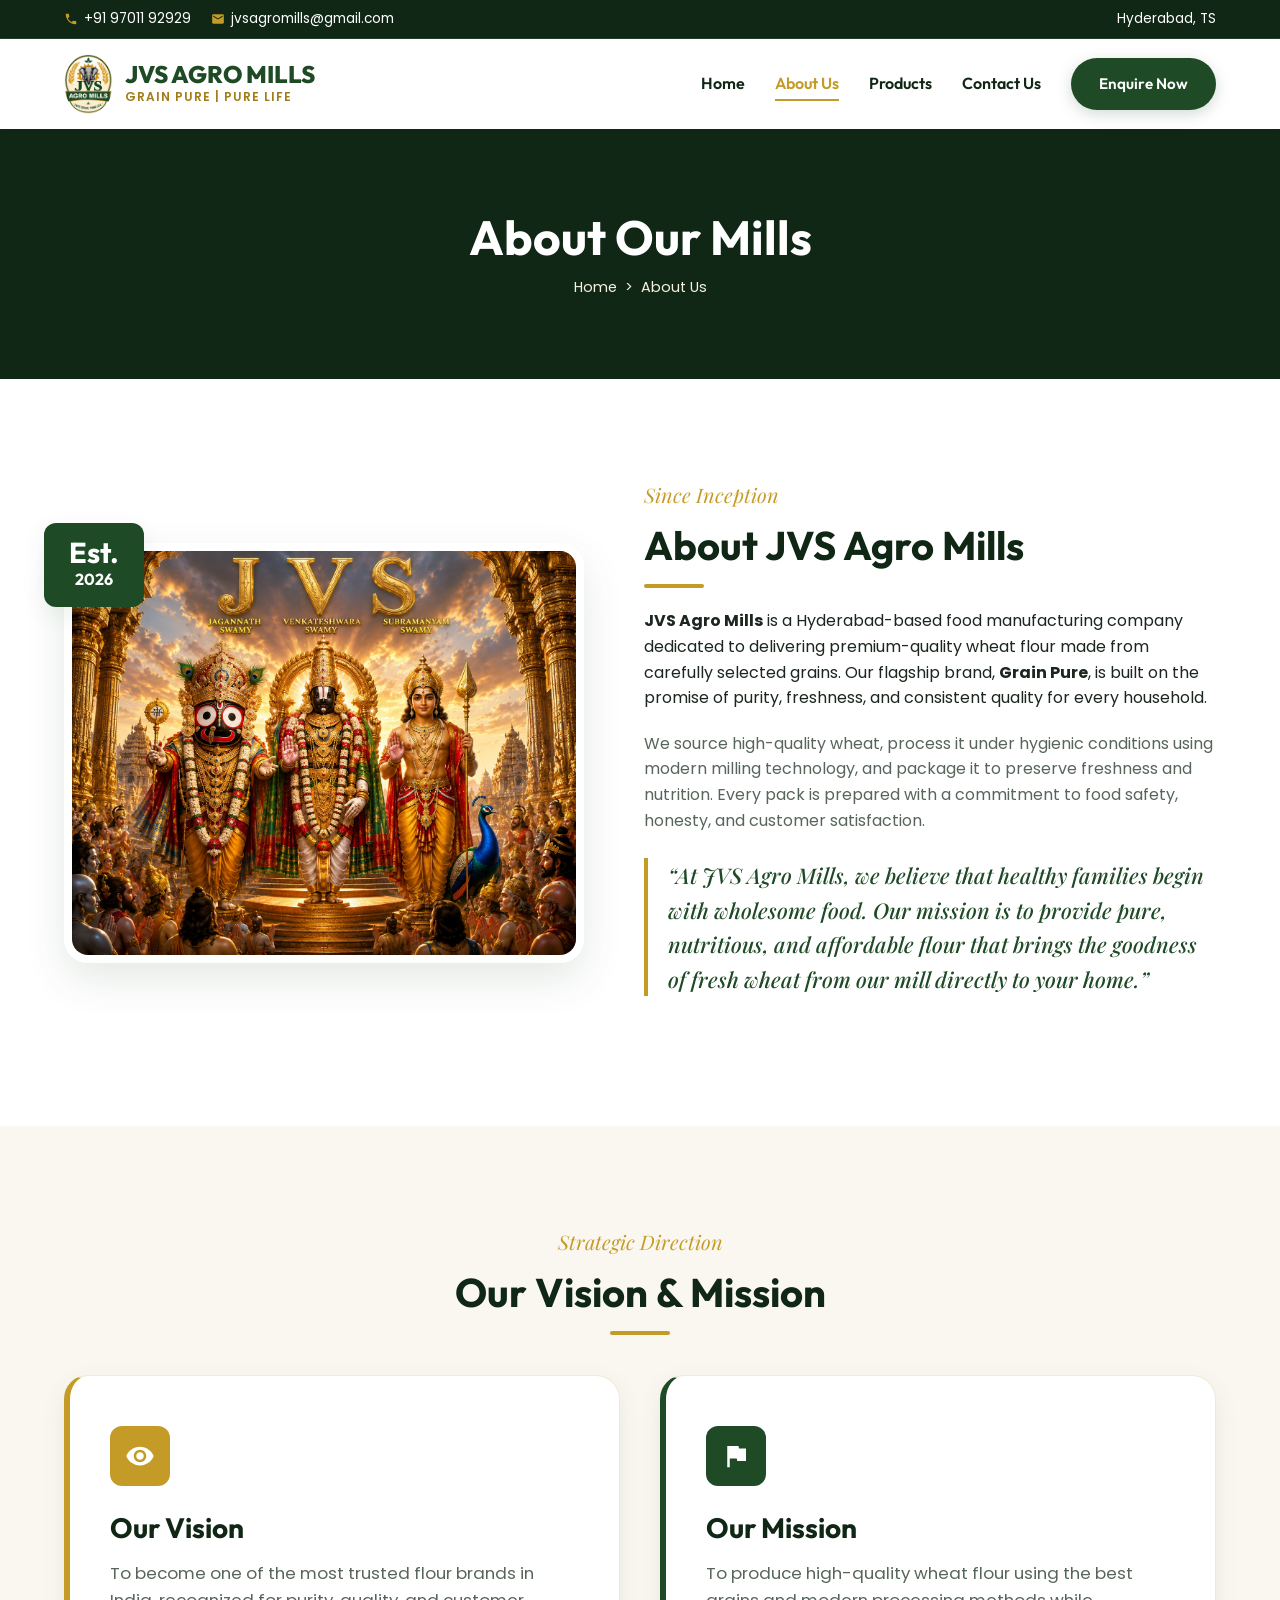
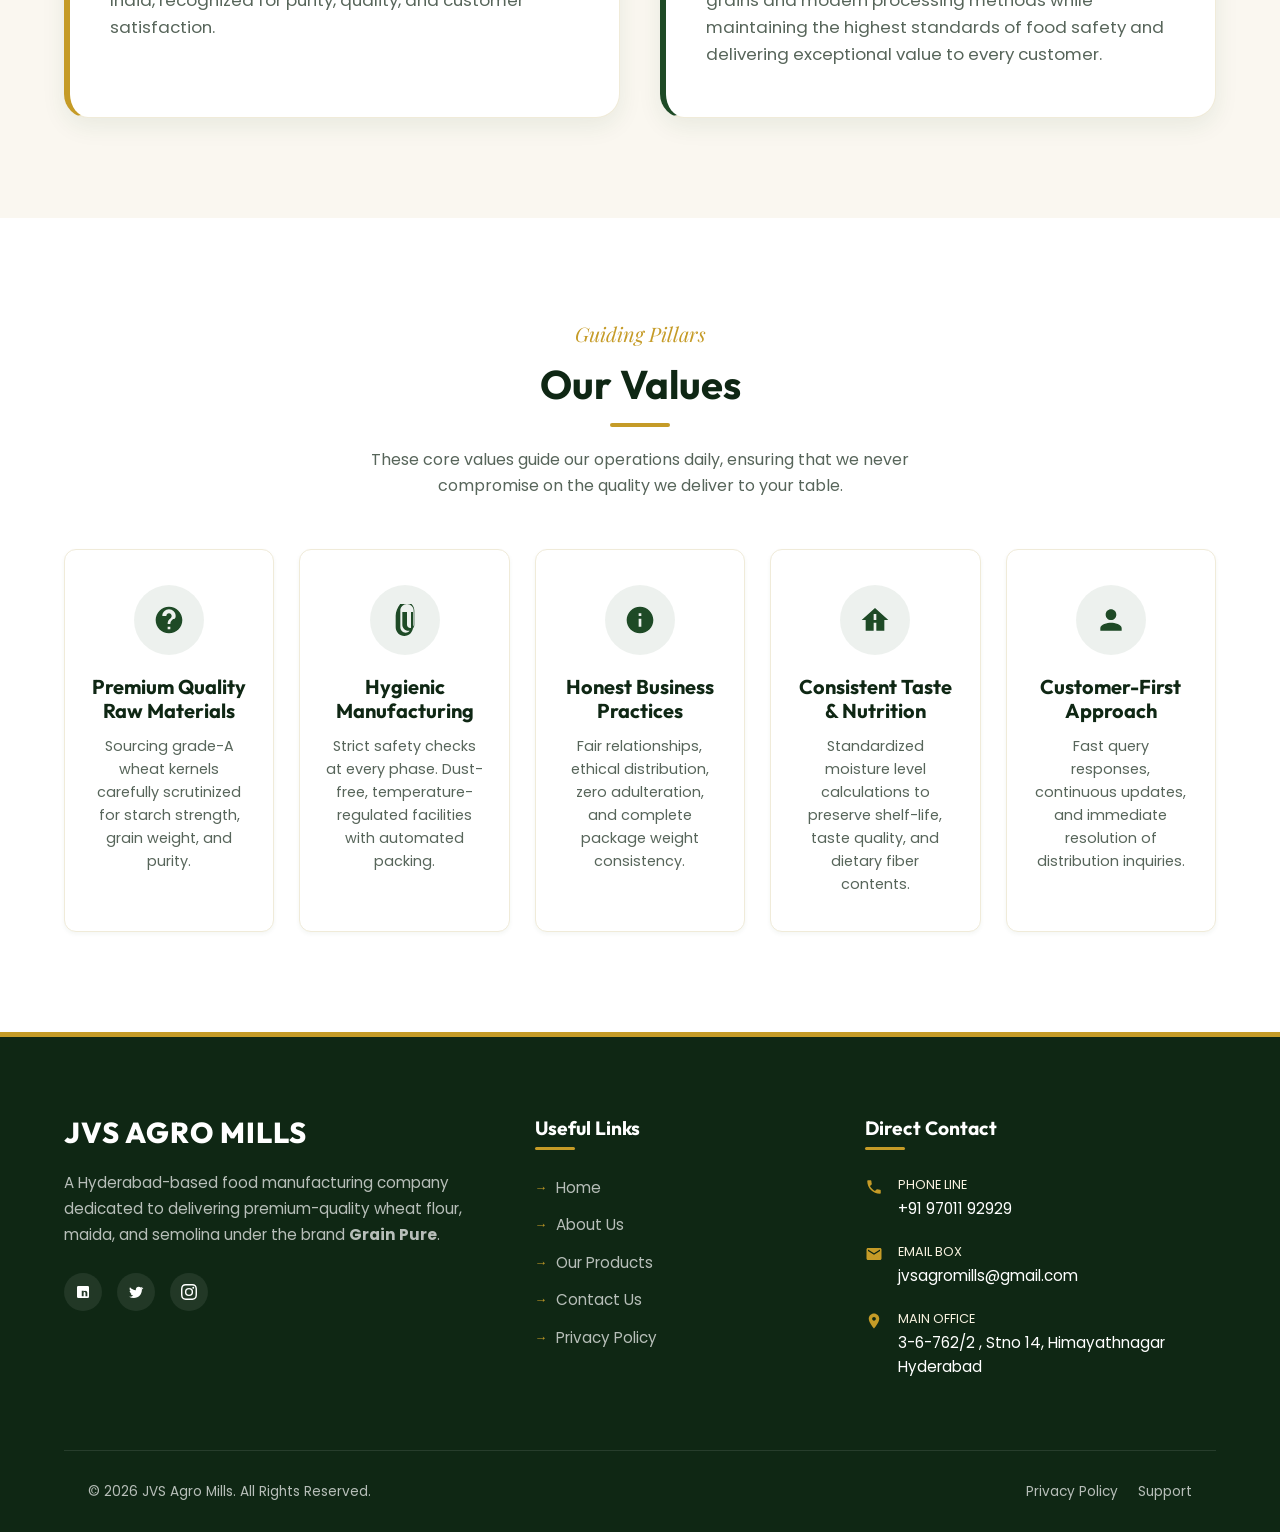
==== about.html @ c39a64e9 "Initial commit: Responsive premium multi-page JVS website with Poppins body font, Brayden headings f" ====
<!DOCTYPE html>
<html lang="en">

<head>
    <meta charset="UTF-8">
    <meta name="viewport" content="width=device-width, initial-scale=1.0">
    <title>About Us | JVS Agro Mills - From Our Mill to Your Home</title>
    <meta name="description"
        content="Learn about JVS Agro Mills, a Hyderabad-based premium wheat flour manufacturer. Read about our values, vision, and mission to deliver pure wheat products.">
    <!-- Favicon -->
    <link rel="icon" type="image/png" href="images/JVS-LOGO.jpg">
    <!-- Custom CSS -->
    <link rel="stylesheet" href="css/style.css">
</head>

<body>

    <!-- Header Top Contact Bar -->
    <div class="header-top">
        <div class="container">
            <div class="top-contact-info">
                <span>
                    <svg viewBox="0 0 24 24">
                        <path
                            d="M6.62 10.79c1.44 2.83 3.76 5.14 6.59 6.59l2.2-2.2c.27-.27.67-.36 1.02-.24 1.12.37 2.33.57 3.57.57.55 0 1 .45 1 1V20c0 .55-.45 1-1 1-9.39 0-17-7.61-17-17 0-.55.45-1 1-1h3.5c.55 0 1 .45 1 1 0 1.25.2 2.45.57 3.57.11.35.03.74-.25 1.02l-2.2 2.2z" />
                    </svg>
                    +91 97011 92929
                </span>
                <span>
                    <svg viewBox="0 0 24 24">
                        <path
                            d="M20 4H4c-1.1 0-1.99.9-1.99 2L2 18c0 1.1.9 2 2 2h16c1.1 0 2-.9 2-2V6c0-1.1-.9-2-2-2zm0 4l-8 5-8-5V6l8 5 8-5v2z" />
                    </svg>
                    jvsagromills@gmail.com
                </span>
            </div>
            <div class="top-socials">
                <span>Hyderabad, TS</span>
            </div>
        </div>
    </div>

    <!-- Main Navigation Header -->
    <header class="main-header" id="navbar">
        <div class="container">
            <nav class="navbar">
                <a href="index.html" class="logo-container">
                    <img src="images/JVS-LOGO.jpg" alt="JVS Agro Mills Logo" class="logo-img">
                    <div class="logo-text">
                        <span class="logo-name">JVS AGRO MILLS</span>
                        <span class="logo-tagline">Grain Pure | Pure Life</span>
                    </div>
                </a>

                <ul class="nav-menu">
                    <li><a href="index.html" class="nav-link">Home</a></li>
                    <li><a href="about.html" class="nav-link active">About Us</a></li>
                    <li><a href="products.html" class="nav-link">Products</a></li>
                    <li><a href="contact.html" class="nav-link">Contact Us</a></li>
                    <li class="nav-cta"><a href="contact.html" class="btn btn-primary btn-sm">Enquire Now</a></li>
                </ul>

                <button class="hamburger" aria-label="Toggle Navigation">
                    <span></span>
                    <span></span>
                    <span></span>
                </button>
            </nav>
        </div>
    </header>

    <!-- Page Breadcrumb Hero -->
    <section class="product-hero">
        <div class="container">
            <h1 class="page-title">About Our Mills</h1>
            <div class="breadcrumbs">
                <a href="index.html">Home</a>
                <span>&gt;</span>
                <span>About Us</span>
            </div>
        </div>
    </section>

    <!-- Detailed Story Section -->
    <section class="about-section section-padding">
        <div class="container">
            <div class="about-split">
                <div class="about-image-side reveal">
                    <img src="images/jvs-banner.png" alt="JVS Agro Mills Banner Details" class="about-img-main">
                    <div class="about-badge" style="background-color: var(--primary-green);">
                        <span>Est.</span> 2026
                    </div>
                </div>
                <div class="about-content-side reveal reveal-right">
                    <span class="section-subtitle">Since Inception</span>
                    <h2 class="section-title left-align">About JVS Agro Mills</h2>
                    <p style="margin-bottom: 20px;"><strong>JVS Agro Mills</strong> is a Hyderabad-based food
                        manufacturing company dedicated to delivering premium-quality wheat flour made from carefully
                        selected grains. Our flagship brand, <strong>Grain Pure</strong>, is built on the promise of
                        purity, freshness, and consistent quality for every household.</p>
                    <p style="margin-bottom: 25px; color: var(--text-muted);">We source high-quality wheat, process it
                        under hygienic conditions using modern milling technology, and package it to preserve freshness
                        and nutrition. Every pack is prepared with a commitment to food safety, honesty, and customer
                        satisfaction.</p>
                    <p
                        style="font-weight: 500; font-family: 'Playfair Display', serif; font-style: italic; font-size: 1.35rem; color: var(--primary-green); border-left: 4px solid var(--primary-gold); padding-left: 20px; margin-bottom: 30px;">
                        “At JVS Agro Mills, we believe that healthy families begin with wholesome food. Our mission is
                        to provide pure, nutritious, and affordable flour that brings the goodness of fresh wheat from
                        our mill directly to your home.”</p>
                </div>
            </div>
        </div>
    </section>

    <!-- Our Vision & Mission Section -->
    <section class="vision-mission-section section-padding">
        <div class="container">
            <div class="text-center reveal">
                <span class="section-subtitle">Strategic Direction</span>
                <h2 class="section-title">Our Vision & Mission</h2>
            </div>

            <div class="vm-grid">
                <!-- Vision Card -->
                <div class="vm-card vision-card reveal">
                    <div class="vm-icon flex-center">
                        <!-- Eye / Globe Icon -->
                        <svg viewBox="0 0 24 24">
                            <path
                                d="M12 4.5C7 4.5 2.73 7.61 1 12c1.73 4.39 6 7.5 11 7.5s9.27-3.11 11-7.5c-1.73-4.39-6-7.5-11-7.5zM12 17c-2.76 0-5-2.24-5-5s2.24-5 5-5 5 2.24 5 5-2.24 5-5 5zm0-8c-1.66 0-3 1.34-3 3s1.34 3 3 3 3-1.34 3-3-1.34-3-3-3z" />
                        </svg>
                    </div>
                    <h3>Our Vision</h3>
                    <p>To become one of the most trusted flour brands in India, recognized for purity, quality, and
                        customer satisfaction.</p>
                </div>

                <!-- Mission Card -->
                <div class="vm-card mission-card reveal" style="transition-delay: 0.1s;">
                    <div class="vm-icon flex-center">
                        <!-- Target / Flag Icon -->
                        <svg viewBox="0 0 24 24">
                            <path d="M14.4 6L14 4H5v17h2v-7h5.6l.4 2h7V6h-5.6z" />
                        </svg>
                    </div>
                    <h3>Our Mission</h3>
                    <p>To produce high-quality wheat flour using the best grains and modern processing methods while
                        maintaining the highest standards of food safety and delivering exceptional value to every
                        customer.</p>
                </div>
            </div>
        </div>
    </section>

    <!-- Our Core Values Detailed Grid -->
    <section class="features-section section-padding" style="background-color: var(--bg-light);">
        <div class="container">
            <div class="text-center reveal">
                <span class="section-subtitle">Guiding Pillars</span>
                <h2 class="section-title">Our Values</h2>
                <p style="max-width: 600px; margin: 0 auto; color: var(--text-muted);">These core values guide our
                    operations daily, ensuring that we never compromise on the quality we deliver to your table.</p>
            </div>

            <div class="features-grid" style="grid-template-columns: repeat(auto-fit, minmax(200px, 1fr));">
                <!-- Value 1 -->
                <div class="feature-card reveal">
                    <div class="feature-icon-box flex-center">
                        <svg viewBox="0 0 24 24">
                            <path
                                d="M12 2C6.48 2 2 6.48 2 12s4.48 10 10 10 10-4.48 10-10S17.52 2 12 2zm1 17h-2v-2h2v2zm2.07-7.75l-.9.92C13.45 12.9 13 13.5 13 15h-2v-.5c0-1.1.45-2.1 1.17-2.83l1.24-1.26c.37-.36.59-.86.59-1.41 0-1.1-.9-2-2-2s-2 .9-2 2H7c0-2.76 2.24-5 5-5s5 2.24 5 5c0 1.04-.42 1.99-1.07 2.25z" />
                        </svg>
                    </div>
                    <h3>Premium Quality Raw Materials</h3>
                    <p>Sourcing grade-A wheat kernels carefully scrutinized for starch strength, grain weight, and
                        purity.</p>
                </div>
                <!-- Value 2 -->
                <div class="feature-card reveal" style="transition-delay: 0.1s;">
                    <div class="feature-icon-box flex-center">
                        <svg viewBox="0 0 24 24">
                            <path
                                d="M16.5 6v11.5c0 2.21-1.79 4-4 4s-4-1.79-4-4V5c0-2.76 2.24-5 5-5s5 2.24 5 5v10.5c0 1.38-1.12 2.5-2.5 2.5s-2.5-1.12-2.5-2.5V6H10v9.5c0 2.48 2.02 4.5 4.5 4.5s4.5-2.02 4.5-4.5V5c0-3.86-3.14-7-7-7S5 4.86 5 8.75V17.5c0 3.59 2.91 6.5 6.5 6.5s6.5-2.91 6.5-6.5V6h-1.5z" />
                        </svg>
                    </div>
                    <h3>Hygienic Manufacturing</h3>
                    <p>Strict safety checks at every phase. Dust-free, temperature-regulated facilities with automated
                        packing.</p>
                </div>
                <!-- Value 3 -->
                <div class="feature-card reveal" style="transition-delay: 0.2s;">
                    <div class="feature-icon-box flex-center">
                        <svg viewBox="0 0 24 24">
                            <path
                                d="M12 2C6.48 2 2 6.48 2 12s4.48 10 10 10 10-4.48 10-10S17.52 2 12 2zm1 15h-2v-6h2v6zm0-8h-2V7h2v2z" />
                        </svg>
                    </div>
                    <h3>Honest Business Practices</h3>
                    <p>Fair relationships, ethical distribution, zero adulteration, and complete package weight
                        consistency.</p>
                </div>
                <!-- Value 4 -->
                <div class="feature-card reveal" style="transition-delay: 0.3s;">
                    <div class="feature-icon-box flex-center">
                        <svg viewBox="0 0 24 24">
                            <path d="M12 3L2 12h3v8h6v-6h2v6h6v-8h3L12 3zm1 9h-2V7.5h2V12z" />
                        </svg>
                    </div>
                    <h3>Consistent Taste & Nutrition</h3>
                    <p>Standardized moisture level calculations to preserve shelf-life, taste quality, and dietary fiber
                        contents.</p>
                </div>
                <!-- Value 5 -->
                <div class="feature-card reveal" style="transition-delay: 0.4s;">
                    <div class="feature-icon-box flex-center">
                        <svg viewBox="0 0 24 24">
                            <path
                                d="M12 12c2.21 0 4-1.79 4-4s-1.79-4-4-4-4 1.79-4 4 1.79 4 4 4zm0 2c-2.67 0-8 1.34-8 4v2h16v-2c0-2.66-5.33-4-8-4z" />
                        </svg>
                    </div>
                    <h3>Customer-First Approach</h3>
                    <p>Fast query responses, continuous updates, and immediate resolution of distribution inquiries.</p>
                </div>
            </div>
        </div>
    </section>

    <!-- Main Footer -->
    <footer class="main-footer">
        <div class="container">
            <div class="footer-grid">
                <!-- Footer About -->
                <div class="footer-col">
                    <div class="footer-about-logo">
                        <span class="logo-name">JVS AGRO MILLS</span>
                    </div>
                    <p class="footer-about-desc">A Hyderabad-based food manufacturing company dedicated to delivering
                        premium-quality wheat flour, maida, and semolina under the brand <strong>Grain Pure</strong>.
                    </p>
                    <div class="footer-social-links">
                        <a href="#" class="footer-social-btn flex-center" aria-label="Facebook"><svg
                                viewBox="0 0 24 24">
                                <path
                                    d="M19 3a2 2 0 0 1 2 2v14a2 2 0 0 1-2 2H5a2 2 0 0 1-2-2V5a2 2 0 0 1 2-2h14m-.5 15.5v-5.3a3.26 3.26 0 0 0-3.26-3.26c-.85 0-1.84.52-2.32 1.3v-1.11h-2.79v8.37h2.79v-4.93c0-.77.62-1.4 1.39-1.4a1.4 1.4 0 0 1 1.4 1.4v4.93h2.79z" />
                            </svg></a>
                        <a href="#" class="footer-social-btn flex-center" aria-label="Twitter"><svg viewBox="0 0 24 24">
                                <path
                                    d="M22.46 6c-.77.35-1.6.58-2.46.69.88-.53 1.56-1.37 1.88-2.38-.83.5-1.75.85-2.72 1.05C18.37 4.5 17.26 4 16 4c-2.35 0-4.27 1.92-4.27 4.29 0 .34.04.67.11.98C8.28 9.09 5.11 7.38 3 4.79c-.37.63-.58 1.37-.58 2.15 0 1.49.75 2.81 1.91 3.56-.7 0-1.37-.2-1.95-.54v.05c0 2.08 1.48 3.82 3.44 4.21a4.22 4.22 0 0 1-1.93.07 4.28 4.28 0 0 0 4 2.98 8.52 8.52 0 0 1-5.31 1.83c-.35 0-.69-.02-1.02-.06C3.9 20.34 6.25 21 8.76 21 16.57 21 20.8 14.54 20.8 8.97c0-.18 0-.37-.01-.55.83-.6 1.56-1.35 2.13-2.21z" />
                            </svg></a>
                        <a href="#" class="footer-social-btn flex-center" aria-label="Instagram"><svg
                                viewBox="0 0 24 24">
                                <path
                                    d="M12 2.163c3.204 0 3.584.012 4.85.07 3.252.148 4.771 1.691 4.919 4.919.058 1.265.069 1.645.069 4.849 0 3.205-.012 3.584-.069 4.849-.149 3.225-1.664 4.771-4.919 4.919-1.266.058-1.644.07-4.85.07-3.204 0-3.584-.012-4.849-.07-3.26-.149-4.771-1.699-4.919-4.92-.058-1.265-.07-1.644-.07-4.849 0-3.204.013-3.583.07-4.849.149-3.227 1.664-4.771 4.919-4.919 1.266-.057 1.645-.069 4.849-.069zM12 0C8.741 0 8.333.014 7.053.072 2.695.272.273 2.69.073 7.051.014 8.333 0 8.741 0 12c0 3.259.014 3.668.072 4.948.2 4.358 2.618 6.78 6.98 6.98 1.281.058 1.689.072 4.948.072 3.259 0 3.668-.014 4.948-.072 4.354-.2 6.782-2.618 6.979-6.98.059-1.28.073-1.689.073-4.948 0-3.259-.014-3.667-.072-4.947-.196-4.354-2.617-6.78-6.979-6.98C15.668.014 15.259 0 12 0zm0 5.838a6.162 6.162 0 1 0 0 12.324 6.162 6.162 0 0 0 0-12.324zM12 16a4 4 0 1 1 0-8 4 4 0 0 1 0 8zm6.406-11.845a1.44 1.44 0 1 0 0 2.881 1.44 1.44 0 0 0 0-2.881z" />
                            </svg></a>
                    </div>
                </div>

                <!-- Footer Quick Links -->
                <div class="footer-col">
                    <h4>Useful Links</h4>
                    <ul class="footer-links-list">
                        <li><a href="index.html">Home</a></li>
                        <li><a href="about.html">About Us</a></li>
                        <li><a href="products.html">Our Products</a></li>
                        <li><a href="contact.html">Contact Us</a></li>
                        <li><a href="privacy.html">Privacy Policy</a></li>
                    </ul>
                </div>

                <!-- Footer Contacts -->
                <div class="footer-col">
                    <h4>Direct Contact</h4>
                    <div class="footer-contact-item">
                        <svg viewBox="0 0 24 24">
                            <path
                                d="M6.62 10.79c1.44 2.83 3.76 5.14 6.59 6.59l2.2-2.2c.27-.27.67-.36 1.02-.24 1.12.37 2.33.57 3.57.57.55 0 1 .45 1 1V20c0 .55-.45 1-1 1-9.39 0-17-7.61-17-17 0-.55.45-1 1-1h3.5c.55 0 1 .45 1 1 0 1.25.2 2.45.57 3.57.11.35.03.74-.25 1.02l-2.2 2.2z" />
                        </svg>
                        <div class="footer-contact-text">
                            <span>Phone Line</span>
                            <p>+91 97011 92929</p>
                        </div>
                    </div>
                    <div class="footer-contact-item">
                        <svg viewBox="0 0 24 24">
                            <path
                                d="M20 4H4c-1.1 0-1.99.9-1.99 2L2 18c0 1.1.9 2 2 2h16c1.1 0 2-.9 2-2V6c0-1.1-.9-2-2-2zm0 4l-8 5-8-5V6l8 5 8-5v2z" />
                        </svg>
                        <div class="footer-contact-text">
                            <span>Email Box</span>
                            <p>jvsagromills@gmail.com</p>
                        </div>
                    </div>
                    <div class="footer-contact-item">
                        <svg viewBox="0 0 24 24">
                            <path
                                d="M12 2C8.13 2 5 5.13 5 9c0 5.25 7 13 7 13s7-7.75 7-13c0-3.87-3.13-7-7-7zm0 9.5c-1.38 0-2.5-1.12-2.5-2.5s1.12-2.5 2.5-2.5 2.5 1.12 2.5 2.5-1.12 2.5-2.5 2.5z" />
                        </svg>
                        <div class="footer-contact-text">
                            <span>Main Office</span>
                            <p>3-6-762/2 , Stno 14, Himayathnagar Hyderabad</p>
                        </div>
                    </div>
                </div>
            </div>

            <!-- Footer Bottom -->
            <div class="footer-bottom">
                <div class="container">
                    <p>&copy; 2026 JVS Agro Mills. All Rights Reserved.</p>
                    <div class="footer-bottom-links">
                        <a href="privacy.html">Privacy Policy</a>
                        <a href="contact.html">Support</a>
                    </div>
                </div>
            </div>
        </div>
    </footer>

    <!-- Central Script -->
    <script src="js/main.js"></script>
</body>

</html>
---- css/style.css ----
/* 
========================================================================
   JVS AGRO MILLS - PREMIUM DESIGN STYLESHEET
   Description: Core design tokens, layout utilities, animations and pages
   Author: Antigravity AI
========================================================================
*/

/* --- Google Fonts Import --- */
@import url('https://fonts.googleapis.com/css2?family=Poppins:wght@300;400;500;600;700&family=Outfit:wght@300;400;500;600;700;800&family=Playfair+Display:ital,wght@1,400;1,500;1,600&display=swap');

/* --- CSS Variables & Design System --- */
:root {
    /* Color Palette */
    --primary-green: #1e4a26;
    --primary-green-rgb: 30, 74, 38;
    --primary-green-dark: #0f2714;
    --primary-green-light: rgba(30, 74, 38, 0.08);

    --primary-gold: #c59b27;
    --primary-gold-rgb: 197, 155, 39;
    --primary-gold-dark: #a27c19;
    --primary-gold-light: #f7f1df;

    --bg-light: #ffffff;
    --bg-cream: #faf7f0;
    --bg-cream-dark: #f3edd8;

    --text-dark: #1b261e;
    --text-muted: #57655a;
    --text-light: #ffffff;

    --border-color: #e3decb;
    --border-color-light: #f0ebd9;

    /* Product Packaging Color Accents */
    --color-atta: #1e4a26;
    --color-maida: #0f52ba;
    --color-sooji: #e65c00;

    /* Shadow styles */
    --shadow-sm: 0 2px 4px rgba(30, 74, 38, 0.05);
    --shadow-md: 0 8px 24px rgba(30, 74, 38, 0.08);
    --shadow-lg: 0 16px 40px rgba(30, 74, 38, 0.12);

    /* Transitions */
    --transition-smooth: all 0.3s cubic-bezier(0.25, 0.8, 0.25, 1);
    --transition-bounce: all 0.5s cubic-bezier(0.175, 0.885, 0.32, 1.275);

    /* Border Radius */
    --radius-sm: 6px;
    --radius-md: 12px;
    --radius-lg: 24px;
    --radius-full: 9999px;
}

/* --- Base & Reset --- */
* {
    margin: 0;
    padding: 0;
    box-sizing: border-box;
}

html {
    scroll-behavior: smooth;
    font-size: 16px;
}

body {
    font-family: 'Poppins', sans-serif;
    color: var(--text-dark);
    background-color: var(--bg-light);
    line-height: 1.6;
    overflow-x: hidden;
}

h1,
h2,
h3,
h4,
h5,
h6 {
    font-family: 'Brayden Family', 'Outfit', sans-serif;
    color: var(--primary-green-dark);
    font-weight: 700;
    line-height: 1.2;
}

a {
    text-decoration: none;
    color: inherit;
    transition: var(--transition-smooth);
}

img {
    max-width: 100%;
    height: auto;
    display: block;
}

ul {
    list-style: none;
}

/* --- Utility Classes --- */
.container {
    width: 100%;
    max-width: 1200px;
    margin: 0 auto;
    padding: 0 24px;
}

.section-padding {
    padding: 100px 0;
}

@media (max-width: 768px) {
    .section-padding {
        padding: 60px 0;
    }
}

.text-center {
    text-align: center;
}

.flex-center {
    display: flex;
    align-items: center;
    justify-content: center;
}

/* Custom Buttons */
.btn {
    display: inline-flex;
    align-items: center;
    justify-content: center;
    padding: 14px 28px;
    font-family: 'Outfit', sans-serif;
    font-weight: 600;
    font-size: 0.95rem;
    border-radius: var(--radius-full);
    cursor: pointer;
    transition: var(--transition-smooth);
    border: none;
    gap: 8px;
}

.btn-primary {
    background-color: var(--primary-green);
    color: var(--text-light);
    box-shadow: 0 4px 15px rgba(30, 74, 38, 0.2);
}

.btn-primary:hover {
    background-color: var(--primary-green-dark);
    transform: translateY(-2px);
    box-shadow: 0 6px 20px rgba(30, 74, 38, 0.3);
}

.btn-secondary {
    background-color: var(--primary-gold);
    color: var(--text-light);
    box-shadow: 0 4px 15px rgba(197, 155, 39, 0.2);
}

.btn-secondary:hover {
    background-color: var(--primary-gold-dark);
    transform: translateY(-2px);
    box-shadow: 0 6px 20px rgba(197, 155, 39, 0.3);
}

.btn-outline {
    background-color: transparent;
    border: 2px solid var(--primary-green);
    color: var(--primary-green);
}

.btn-outline:hover {
    background-color: var(--primary-green);
    color: var(--text-light);
    transform: translateY(-2px);
}

.btn-white {
    background-color: var(--bg-light);
    color: var(--primary-green);
    box-shadow: 0 4px 15px rgba(0, 0, 0, 0.1);
}

.btn-white:hover {
    background-color: var(--primary-gold-light);
    color: var(--primary-green-dark);
    transform: translateY(-2px);
}

/* Badge / Subtitles */
.section-subtitle {
    font-family: 'Playfair Display', serif;
    font-style: italic;
    color: var(--primary-gold);
    font-size: 1.25rem;
    margin-bottom: 10px;
    display: block;
}

.section-title {
    font-size: 2.5rem;
    margin-bottom: 20px;
    position: relative;
}

@media (max-width: 768px) {
    .section-title {
        font-size: 2rem;
    }
}

.section-title::after {
    content: '';
    display: block;
    width: 60px;
    height: 4px;
    background-color: var(--primary-gold);
    margin: 15px auto 0;
    border-radius: var(--radius-full);
}

.section-title.left-align::after {
    margin: 15px 0 0;
}

/* --- Header & Navigation --- */
.header-top {
    background-color: var(--primary-green-dark);
    color: var(--text-light);
    padding: 8px 0;
    font-size: 0.85rem;
    border-bottom: 1px solid rgba(255, 255, 255, 0.1);
}

.header-top .container {
    display: flex;
    justify-content: space-between;
    align-items: center;
    flex-wrap: wrap;
    gap: 10px;
}

.top-contact-info {
    display: flex;
    gap: 20px;
}

.top-contact-info span {
    display: flex;
    align-items: center;
    gap: 6px;
}

.top-contact-info svg {
    width: 14px;
    height: 14px;
    fill: var(--primary-gold);
}

.top-socials {
    display: flex;
    gap: 15px;
}

.top-socials a:hover {
    color: var(--primary-gold);
}

.main-header {
    background-color: rgba(255, 255, 255, 0.95);
    backdrop-filter: blur(10px);
    box-shadow: var(--shadow-sm);
    position: sticky;
    top: 0;
    z-index: 1000;
    transition: var(--transition-smooth);
}

.main-header.scrolled {
    padding: 10px 0;
    background-color: var(--bg-light);
    box-shadow: var(--shadow-md);
}

.navbar {
    display: flex;
    justify-content: space-between;
    align-items: center;
    padding: 15px 0;
}

.logo-container {
    display: flex;
    align-items: center;
    gap: 12px;
}

.logo-img {
    height: 60px;
    width: auto;
    object-fit: contain;
    border-radius: 50%;
}

.logo-text {
    display: flex;
    flex-direction: column;
}

.logo-name {
    font-family: 'Outfit', sans-serif;
    font-size: 1.5rem;
    font-weight: 800;
    color: var(--primary-green);
    line-height: 1.1;
}

.logo-tagline {
    font-size: 0.75rem;
    color: var(--primary-gold-dark);
    letter-spacing: 1px;
    text-transform: uppercase;
    font-weight: 600;
}

.nav-menu {
    display: flex;
    gap: 30px;
    align-items: center;
}

.nav-link {
    font-family: 'Outfit', sans-serif;
    font-weight: 600;
    color: var(--primary-green-dark);
    font-size: 1rem;
    padding: 8px 0;
    position: relative;
}

.nav-link::after {
    content: '';
    position: absolute;
    bottom: 0;
    left: 0;
    width: 0;
    height: 2px;
    background-color: var(--primary-gold);
    transition: var(--transition-smooth);
}

.nav-link:hover::after,
.nav-link.active::after {
    width: 100%;
}

.nav-link:hover,
.nav-link.active {
    color: var(--primary-gold);
}

.nav-cta {
    display: block;
}

.hamburger {
    display: none;
    background: none;
    border: none;
    cursor: pointer;
    width: 30px;
    height: 24px;
    position: relative;
    z-index: 1001;
}

.hamburger span {
    display: block;
    width: 100%;
    height: 3px;
    background-color: var(--primary-green);
    border-radius: 3px;
    position: absolute;
    transition: var(--transition-smooth);
}

.hamburger span:nth-child(1) {
    top: 0;
}

.hamburger span:nth-child(2) {
    top: 10px;
}

.hamburger span:nth-child(3) {
    top: 20px;
}

/* Hamburger active state */
.hamburger.active span:nth-child(1) {
    transform: translateY(10px) rotate(45deg);
}

.hamburger.active span:nth-child(2) {
    opacity: 0;
}

.hamburger.active span:nth-child(3) {
    transform: translateY(-10px) rotate(-45deg);
}

/* Mobile responsive menu */
@media (max-width: 992px) {
    .hamburger {
        display: block;
    }

    .nav-menu {
        position: fixed;
        top: 0;
        right: -100%;
        width: 300px;
        height: 100vh;
        background-color: var(--bg-light);
        box-shadow: -5px 0 30px rgba(0, 0, 0, 0.15);
        flex-direction: column;
        justify-content: center;
        align-items: center;
        padding: 50px 20px;
        transition: right 0.4s ease-in-out;
        z-index: 1000;
        gap: 35px;
    }

    .nav-menu.active {
        right: 0;
    }

    .nav-cta {
        margin-top: 10px;
    }
}

/* --- Hero Section --- */
.hero {
    position: relative;
    background-color: var(--primary-green-dark);
    color: var(--text-light);
    overflow: hidden;
    min-height: 85vh;
    display: flex;
    align-items: center;
}

.hero-overlay {
    position: absolute;
    top: 0;
    left: 0;
    width: 100%;
    height: 100%;
    background: linear-gradient(135deg, rgba(15, 39, 20, 0.9) 0%, rgba(30, 74, 38, 0.7) 100%);
    z-index: 1;
}

.hero-bg-image {
    position: absolute;
    top: 0;
    left: 0;
    width: 100%;
    height: 100%;
    object-fit: cover;
    object-position: center;
    opacity: 0.3;
    z-index: 0;
}

.hero .container {
    position: relative;
    z-index: 2;
}

.hero-grid {
    display: grid;
    grid-template-columns: 1fr 1fr;
    gap: 40px;
    align-items: center;
}

@media (max-width: 992px) {
    .hero-grid {
        grid-template-columns: 1fr;
        text-align: center;
    }
}

.hero-content h1 {
    font-size: 3.5rem;
    font-weight: 800;
    color: var(--text-light);
    line-height: 1.15;
    margin-bottom: 20px;
}

.hero-content h1 span {
    color: var(--primary-gold);
}

@media (max-width: 768px) {
    .hero-content h1 {
        font-size: 2.5rem;
    }
}

.hero-tagline {
    font-family: 'Playfair Display', serif;
    font-style: italic;
    font-size: 1.5rem;
    color: var(--primary-gold-light);
    margin-bottom: 25px;
    display: block;
}

.hero-desc {
    font-size: 1.1rem;
    color: rgba(255, 255, 255, 0.85);
    margin-bottom: 35px;
    max-width: 600px;
}

@media (max-width: 992px) {
    .hero-desc {
        margin-left: auto;
        margin-right: auto;
    }
}

.hero-buttons {
    display: flex;
    gap: 15px;
}

@media (max-width: 992px) {
    .hero-buttons {
        justify-content: center;
    }
}

@media (max-width: 480px) {
    .hero-buttons {
        flex-direction: column;
    }
}

.hero-image-wrapper {
    position: relative;
    display: flex;
    justify-content: center;
}

.hero-banner-card {
    background: rgba(255, 255, 255, 0.08);
    backdrop-filter: blur(12px);
    border: 1px solid rgba(255, 255, 255, 0.15);
    border-radius: var(--radius-lg);
    padding: 15px;
    box-shadow: var(--shadow-lg);
    overflow: hidden;
    transform: none;
    transition: var(--transition-smooth);
    width: 100%;
    max-width: 580px;
}

.hero-banner-card:hover {
    transform: translateY(-8px);
    border-color: rgba(197, 155, 39, 0.4);
}

.hero-banner-card img {
    border-radius: var(--radius-md);
    max-width: 100%;
}

/* --- Features / Core Values Section --- */
.features-section {
    background-color: var(--bg-cream);
}

.features-grid {
    display: grid;
    grid-template-columns: repeat(auto-fit, minmax(220px, 1fr));
    gap: 25px;
    margin-top: 50px;
}

.feature-card {
    background-color: var(--bg-light);
    border: 1px solid var(--border-color-light);
    border-radius: var(--radius-md);
    padding: 35px 25px;
    text-align: center;
    box-shadow: var(--shadow-sm);
    transition: var(--transition-bounce);
    position: relative;
    overflow: hidden;
}

.feature-card::before {
    content: '';
    position: absolute;
    top: 0;
    left: 0;
    width: 100%;
    height: 4px;
    background-color: var(--primary-gold);
    transform: scaleX(0);
    transform-origin: left;
    transition: var(--transition-smooth);
}

.feature-card:hover::before {
    transform: scaleX(1);
}

.feature-card:hover {
    transform: translateY(-8px);
    box-shadow: var(--shadow-md);
    border-color: var(--border-color);
}

.feature-icon-box {
    width: 70px;
    height: 70px;
    background-color: var(--primary-green-light);
    border-radius: 50%;
    margin: 0 auto 20px;
    color: var(--primary-green);
    font-size: 1.8rem;
    transition: var(--transition-smooth);
}

.feature-card:hover .feature-icon-box {
    background-color: var(--primary-green);
    color: var(--text-light);
    transform: rotateY(180deg);
}

.feature-icon-box svg {
    width: 32px;
    height: 32px;
    fill: currentColor;
}

.feature-card h3 {
    font-size: 1.25rem;
    margin-bottom: 12px;
}

.feature-card p {
    font-size: 0.9rem;
    color: var(--text-muted);
}

/* --- About Us Mini Section --- */
.about-split {
    display: grid;
    grid-template-columns: 1fr 1.1fr;
    gap: 60px;
    align-items: center;
}

@media (max-width: 992px) {
    .about-split {
        grid-template-columns: 1fr;
        gap: 40px;
    }
}

.about-image-side {
    position: relative;
}

.about-img-main {
    border-radius: var(--radius-lg);
    box-shadow: var(--shadow-lg);
    z-index: 2;
    position: relative;
    border: 8px solid var(--bg-light);
}

.about-img-back {
    position: absolute;
    bottom: -30px;
    right: -30px;
    width: 65%;
    border-radius: var(--radius-md);
    box-shadow: var(--shadow-md);
    border: 6px solid var(--bg-light);
    z-index: 3;
}

.about-badge {
    position: absolute;
    top: -20px;
    left: -20px;
    background-color: var(--primary-gold);
    color: var(--text-light);
    padding: 15px 25px;
    border-radius: var(--radius-md);
    font-family: 'Outfit', sans-serif;
    font-weight: 700;
    box-shadow: var(--shadow-md);
    z-index: 4;
    text-align: center;
}

.about-badge span {
    font-size: 1.8rem;
    display: block;
    line-height: 1;
}

@media (max-width: 480px) {
    .about-img-back {
        display: none;
    }

    .about-badge {
        left: 10px;
        top: 10px;
    }
}

.about-list {
    margin-top: 25px;
    margin-bottom: 35px;
}

.about-list-item {
    display: flex;
    align-items: flex-start;
    gap: 12px;
    margin-bottom: 15px;
}

.about-list-item svg {
    width: 20px;
    height: 20px;
    fill: var(--primary-gold);
    flex-shrink: 0;
    margin-top: 3px;
}

.about-list-item h4 {
    font-size: 1.1rem;
    margin-bottom: 3px;
}

.about-list-item p {
    font-size: 0.9rem;
    color: var(--text-muted);
}

/* --- Products Showcase Section --- */
.products-section {
    background-color: var(--bg-light);
}

.products-grid {
    display: grid;
    grid-template-columns: repeat(auto-fit, minmax(320px, 1fr));
    gap: 30px;
    margin-top: 50px;
}

@media (max-width: 480px) {
    .products-grid {
        grid-template-columns: 1fr;
    }
}

.product-card {
    background-color: var(--bg-light);
    border-radius: var(--radius-lg);
    border: 1px solid var(--border-color-light);
    box-shadow: var(--shadow-sm);
    overflow: hidden;
    display: flex;
    flex-direction: column;
    transition: var(--transition-bounce);
    position: relative;
}

/* Color themed borders on top of product cards */
.product-card::after {
    content: '';
    position: absolute;
    top: 0;
    left: 0;
    width: 100%;
    height: 6px;
    background-color: var(--card-accent, var(--primary-green));
}

.product-card.product-atta {
    --card-accent: var(--color-atta);
}

.product-card.product-maida {
    --card-accent: var(--color-maida);
}

.product-card.product-sooji {
    --card-accent: var(--color-sooji);
}

.product-card:hover {
    transform: translateY(-10px);
    box-shadow: var(--shadow-lg);
    border-color: var(--border-color);
}

.product-img-box {
    height: 320px;
    background-color: #fafafa;
    padding: 20px;
    display: flex;
    align-items: center;
    justify-content: center;
    overflow: hidden;
    position: relative;
    transition: var(--transition-smooth);
}

.product-card:hover .product-img-box {
    background-color: var(--primary-gold-light);
}

.product-img-box img {
    max-height: 100%;
    max-width: 100%;
    object-fit: contain;
    transition: var(--transition-bounce);
}

.product-card:hover .product-img-box img {
    transform: scale(1.08) rotate(2deg);
}

.product-info-box {
    padding: 30px;
    display: flex;
    flex-direction: column;
    flex-grow: 1;
}

.product-brand {
    font-size: 0.8rem;
    text-transform: uppercase;
    letter-spacing: 1.5px;
    font-weight: 700;
    color: var(--primary-gold-dark);
    margin-bottom: 5px;
}

.product-title {
    font-size: 1.5rem;
    margin-bottom: 8px;
    color: var(--primary-green-dark);
}

.product-wt {
    font-size: 0.9rem;
    font-weight: 600;
    color: var(--text-muted);
    background-color: var(--bg-cream);
    padding: 4px 12px;
    border-radius: var(--radius-full);
    align-self: flex-start;
    margin-bottom: 15px;
    border: 1px solid var(--border-color-light);
}

.product-desc {
    font-size: 0.95rem;
    color: var(--text-muted);
    margin-bottom: 25px;
    flex-grow: 1;
}

.product-features-list {
    margin-bottom: 25px;
    border-top: 1px solid var(--border-color-light);
    padding-top: 15px;
}

.product-feature-item {
    font-size: 0.85rem;
    display: flex;
    align-items: center;
    gap: 8px;
    margin-bottom: 8px;
    color: var(--text-dark);
}

.product-feature-item svg {
    width: 14px;
    height: 14px;
    fill: var(--card-accent, var(--primary-green));
}

.product-btn {
    width: 100%;
    background-color: var(--card-accent, var(--primary-green));
}

.product-btn:hover {
    background-color: var(--primary-green-dark);
    box-shadow: 0 4px 15px rgba(0, 0, 0, 0.15);
}

/* --- Detailed Vision & Mission Section --- */
.vision-mission-section {
    background-color: var(--bg-cream);
}

.vm-grid {
    display: grid;
    grid-template-columns: 1fr 1fr;
    gap: 40px;
    margin-top: 40px;
}

@media (max-width: 768px) {
    .vm-grid {
        grid-template-columns: 1fr;
    }
}

.vm-card {
    background-color: var(--bg-light);
    border-radius: var(--radius-lg);
    padding: 50px 40px;
    box-shadow: var(--shadow-md);
    border: 1px solid var(--border-color-light);
    position: relative;
    overflow: hidden;
}

.vm-card.vision-card {
    border-left: 6px solid var(--primary-gold);
}

.vm-card.mission-card {
    border-left: 6px solid var(--primary-green);
}

.vm-icon {
    width: 60px;
    height: 60px;
    border-radius: var(--radius-md);
    color: var(--text-light);
    margin-bottom: 25px;
}

.vision-card .vm-icon {
    background-color: var(--primary-gold);
}

.mission-card .vm-icon {
    background-color: var(--primary-green);
}

.vm-icon svg {
    width: 30px;
    height: 30px;
    fill: currentColor;
}

.vm-card h3 {
    font-size: 1.75rem;
    margin-bottom: 15px;
}

.vm-card p {
    color: var(--text-muted);
    font-size: 1.05rem;
}

/* --- Banner Teaser Section --- */
.banner-teaser {
    background-color: var(--primary-green-dark);
    color: var(--text-light);
    padding: 80px 0;
    position: relative;
    overflow: hidden;
}

.banner-teaser::before {
    content: '';
    position: absolute;
    top: 0;
    left: 0;
    width: 100%;
    height: 100%;
    background-image: url('../images/jvs-banner.png');
    background-size: cover;
    background-position: center;
    opacity: 0.15;
    z-index: 0;
}

.banner-teaser .container {
    position: relative;
    z-index: 1;
}

.teaser-content {
    max-width: 800px;
    margin: 0 auto;
}

.teaser-title {
    font-size: 2.25rem;
    color: var(--text-light);
    margin-bottom: 15px;
}

.teaser-tagline {
    font-family: 'Playfair Display', serif;
    font-style: italic;
    font-size: 1.5rem;
    color: var(--primary-gold);
    margin-bottom: 25px;
    display: block;
}

.teaser-desc {
    color: rgba(255, 255, 255, 0.85);
    margin-bottom: 35px;
}

/* --- Contact Us Teaser & Form --- */
.contact-section {
    background-color: var(--bg-light);
}

.contact-grid {
    display: grid;
    grid-template-columns: 0.9fr 1.1fr;
    gap: 60px;
    margin-top: 50px;
    align-items: start;
}

@media (max-width: 992px) {
    .contact-grid {
        grid-template-columns: 1fr;
        gap: 50px;
    }
}

.contact-info-cards {
    display: grid;
    grid-template-columns: 1fr;
    gap: 20px;
}

.contact-card {
    background-color: var(--bg-cream);
    border-radius: var(--radius-md);
    padding: 30px;
    border: 1px solid var(--border-color-light);
    display: flex;
    align-items: flex-start;
    gap: 20px;
    transition: var(--transition-smooth);
}

.contact-card:hover {
    background-color: var(--bg-light);
    box-shadow: var(--shadow-md);
    border-color: var(--primary-gold);
}

.contact-card-icon {
    width: 50px;
    height: 50px;
    background-color: var(--primary-green-light);
    border-radius: 50%;
    color: var(--primary-green);
    flex-shrink: 0;
}

.contact-card:hover .contact-card-icon {
    background-color: var(--primary-green);
    color: var(--text-light);
}

.contact-card-icon svg {
    width: 22px;
    height: 22px;
    fill: currentColor;
}

.contact-card-details h4 {
    font-size: 1.15rem;
    margin-bottom: 5px;
}

.contact-card-details p {
    font-size: 0.95rem;
    color: var(--text-muted);
}

/* Contact Form Styling */
.form-box {
    background-color: var(--bg-light);
    border-radius: var(--radius-lg);
    padding: 45px;
    box-shadow: var(--shadow-lg);
    border: 1px solid var(--border-color-light);
}

@media (max-width: 480px) {
    .form-box {
        padding: 25px;
    }
}

.form-group-row {
    display: grid;
    grid-template-columns: 1fr 1fr;
    gap: 20px;
}

@media (max-width: 576px) {
    .form-group-row {
        grid-template-columns: 1fr;
        gap: 0;
    }
}

.form-group {
    margin-bottom: 20px;
}

.form-label {
    display: block;
    font-family: 'Outfit', sans-serif;
    font-weight: 600;
    font-size: 0.9rem;
    margin-bottom: 8px;
    color: var(--primary-green-dark);
}

.form-control {
    width: 100%;
    padding: 14px 20px;
    border: 1.5px solid var(--border-color);
    border-radius: var(--radius-sm);
    font-family: 'Poppins', sans-serif;
    font-size: 0.95rem;
    color: var(--text-dark);
    transition: var(--transition-smooth);
    background-color: var(--bg-light);
}

.form-control:focus {
    outline: none;
    border-color: var(--primary-green);
    box-shadow: 0 0 0 4px rgba(30, 74, 38, 0.1);
}

textarea.form-control {
    resize: vertical;
    min-height: 120px;
}

.submit-btn {
    width: 100%;
}

/* --- Map Container --- */
.map-container {
    height: 400px;
    border-radius: var(--radius-lg);
    overflow: hidden;
    box-shadow: var(--shadow-md);
    border: 1px solid var(--border-color-light);
    margin-top: 50px;
}

.map-placeholder {
    width: 100%;
    height: 100%;
    background-color: var(--bg-cream-dark);
    background-size: cover;
    background-position: center;
    position: relative;
}

/* --- Product Detail Pages specific styles --- */
.product-hero {
    background-color: var(--primary-green-dark);
    color: var(--text-light);
    padding: 80px 0;
    text-align: center;
    position: relative;
    overflow: hidden;
}

.page-title {
    font-size: 3rem;
    color: var(--text-light);
    margin-bottom: 10px;
}

.breadcrumbs {
    font-size: 0.9rem;
    color: var(--primary-gold-light);
    display: flex;
    justify-content: center;
    gap: 8px;
}

.breadcrumbs a:hover {
    color: var(--primary-gold);
}

.nutrition-table {
    width: 100%;
    border-collapse: collapse;
    margin-top: 25px;
    border: 1px solid var(--border-color-light);
    border-radius: var(--radius-md);
    overflow: hidden;
}

.nutrition-table th,
.nutrition-table td {
    padding: 12px 20px;
    text-align: left;
}

.nutrition-table th {
    background-color: var(--primary-green-light);
    font-family: 'Outfit', sans-serif;
    color: var(--primary-green-dark);
    font-weight: 700;
}

.nutrition-table tr {
    border-bottom: 1px solid var(--border-color-light);
}

.nutrition-table tr:last-child {
    border-bottom: none;
}

.nutrition-table tr:nth-child(even) {
    background-color: #fafafa;
}

/* --- Modals --- */
.modal-backdrop {
    position: fixed;
    top: 0;
    left: 0;
    width: 100%;
    height: 100%;
    background-color: rgba(15, 39, 20, 0.6);
    backdrop-filter: blur(5px);
    z-index: 2000;
    display: flex;
    align-items: center;
    justify-content: center;
    opacity: 0;
    visibility: hidden;
    transition: var(--transition-smooth);
}

.modal-backdrop.active {
    opacity: 1;
    visibility: visible;
}

.modal-box {
    background-color: var(--bg-light);
    border-radius: var(--radius-lg);
    max-width: 500px;
    width: 90%;
    box-shadow: var(--shadow-lg);
    border: 1px solid var(--border-color);
    transform: scale(0.85);
    transition: var(--transition-bounce);
    overflow: hidden;
    position: relative;
}

.modal-backdrop.active .modal-box {
    transform: scale(1);
}

.modal-header {
    background-color: var(--primary-green);
    color: var(--text-light);
    padding: 20px 25px;
    display: flex;
    justify-content: space-between;
    align-items: center;
}

.modal-title {
    color: var(--text-light);
    font-size: 1.25rem;
}

.modal-close {
    background: none;
    border: none;
    color: var(--text-light);
    font-size: 1.5rem;
    cursor: pointer;
    line-height: 1;
    transition: var(--transition-smooth);
}

.modal-close:hover {
    color: var(--primary-gold-light);
    transform: scale(1.1);
}

.modal-body {
    padding: 30px 25px;
}

/* Toast/Alerts */
.toast-container {
    position: fixed;
    bottom: 30px;
    right: 30px;
    z-index: 3000;
    display: flex;
    flex-direction: column;
    gap: 10px;
}

.toast {
    background-color: var(--primary-green-dark);
    color: var(--text-light);
    padding: 16px 24px;
    border-radius: var(--radius-md);
    box-shadow: var(--shadow-lg);
    display: flex;
    align-items: center;
    gap: 12px;
    transform: translateY(100px);
    opacity: 0;
    transition: var(--transition-bounce);
}

.toast.show {
    transform: translateY(0);
    opacity: 1;
}

.toast-success {
    border-left: 4px solid var(--primary-gold);
}

.toast-icon svg {
    width: 20px;
    height: 20px;
    fill: var(--primary-gold);
}

/* --- Footer --- */
.main-footer {
    background-color: var(--primary-green-dark);
    color: rgba(255, 255, 255, 0.7);
    padding: 80px 0 30px;
    border-top: 5px solid var(--primary-gold);
    font-size: 0.95rem;
}

.footer-grid {
    display: grid;
    grid-template-columns: 1.2fr 0.8fr 1fr;
    gap: 50px;
    margin-bottom: 50px;
}

@media (max-width: 992px) {
    .footer-grid {
        grid-template-columns: 1fr 1fr;
    }
}

@media (max-width: 576px) {
    .footer-grid {
        grid-template-columns: 1fr;
        gap: 35px;
    }
}

.footer-col h4 {
    color: var(--text-light);
    font-size: 1.2rem;
    margin-bottom: 25px;
    position: relative;
    padding-bottom: 10px;
}

.footer-col h4::after {
    content: '';
    position: absolute;
    bottom: 0;
    left: 0;
    width: 40px;
    height: 3px;
    background-color: var(--primary-gold);
    border-radius: var(--radius-full);
}

.footer-about-logo {
    margin-bottom: 20px;
}

.footer-about-logo .logo-name {
    font-family: 'Outfit', sans-serif;
    font-size: 1.8rem;
    font-weight: 800;
    color: var(--text-light);
    letter-spacing: 1px;
}

.footer-about-desc {
    margin-bottom: 25px;
    line-height: 1.7;
}

.footer-social-links {
    display: flex;
    gap: 15px;
}

.footer-social-btn {
    width: 38px;
    height: 38px;
    background-color: rgba(255, 255, 255, 0.08);
    border-radius: 50%;
    color: var(--text-light);
    transition: var(--transition-bounce);
}

.footer-social-btn:hover {
    background-color: var(--primary-gold);
    color: var(--primary-green-dark);
    transform: translateY(-3px);
}

.footer-social-btn svg {
    width: 16px;
    height: 16px;
    fill: currentColor;
}

.footer-links-list li {
    margin-bottom: 12px;
}

.footer-links-list a {
    color: rgba(255, 255, 255, 0.7);
    display: inline-flex;
    align-items: center;
    gap: 8px;
}

.footer-links-list a::before {
    content: '→';
    font-size: 0.8rem;
    color: var(--primary-gold);
    transition: var(--transition-smooth);
}

.footer-links-list a:hover {
    color: var(--primary-gold-light);
    padding-left: 5px;
}

.footer-links-list a:hover::before {
    color: var(--text-light);
}

.footer-contact-item {
    display: flex;
    align-items: flex-start;
    gap: 15px;
    margin-bottom: 20px;
}

.footer-contact-item svg {
    width: 18px;
    height: 18px;
    fill: var(--primary-gold);
    flex-shrink: 0;
    margin-top: 3px;
}

.footer-contact-text span {
    display: block;
    font-size: 0.8rem;
    text-transform: uppercase;
    color: var(--primary-gold-light);
    margin-bottom: 2px;
}

.footer-contact-text p {
    color: var(--text-light);
}

.footer-bottom {
    border-top: 1px solid rgba(255, 255, 255, 0.1);
    padding-top: 30px;
    font-size: 0.85rem;
}

.footer-bottom .container {
    display: flex;
    justify-content: space-between;
    align-items: center;
    flex-wrap: wrap;
    gap: 15px;
}

.footer-bottom-links {
    display: flex;
    gap: 20px;
}

.footer-bottom-links a:hover {
    color: var(--primary-gold);
}

@media (max-width: 576px) {
    .footer-bottom .container {
        flex-direction: column;
        text-align: center;
    }
}

/* --- Scroll Animations via JS (Intersection Observer) --- */
.reveal {
    opacity: 0;
    transform: translateY(30px);
    transition: opacity 0.8s ease, transform 0.8s ease;
}

.reveal.reveal-left {
    transform: translateX(-40px);
}

.reveal.reveal-right {
    transform: translateX(40px);
}

.reveal.active {
    opacity: 1;
    transform: translate(0);
}

/* --- Privacy Policy Page Styling --- */
.privacy-content-box {
    background-color: var(--bg-light);
    border-radius: var(--radius-lg);
    padding: 50px;
    box-shadow: var(--shadow-md);
    border: 1px solid var(--border-color-light);
    margin-top: 30px;
}

.privacy-content-box h2 {
    font-size: 1.75rem;
    margin-top: 35px;
    margin-bottom: 15px;
    color: var(--primary-green);
}

.privacy-content-box h2:first-of-type {
    margin-top: 0;
}

.privacy-content-box p {
    color: var(--text-muted);
    margin-bottom: 20px;
}

.privacy-content-box ul {
    margin-left: 20px;
    list-style-type: disc;
    margin-bottom: 20px;
    color: var(--text-muted);
}

.privacy-content-box li {
    margin-bottom: 10px;
}
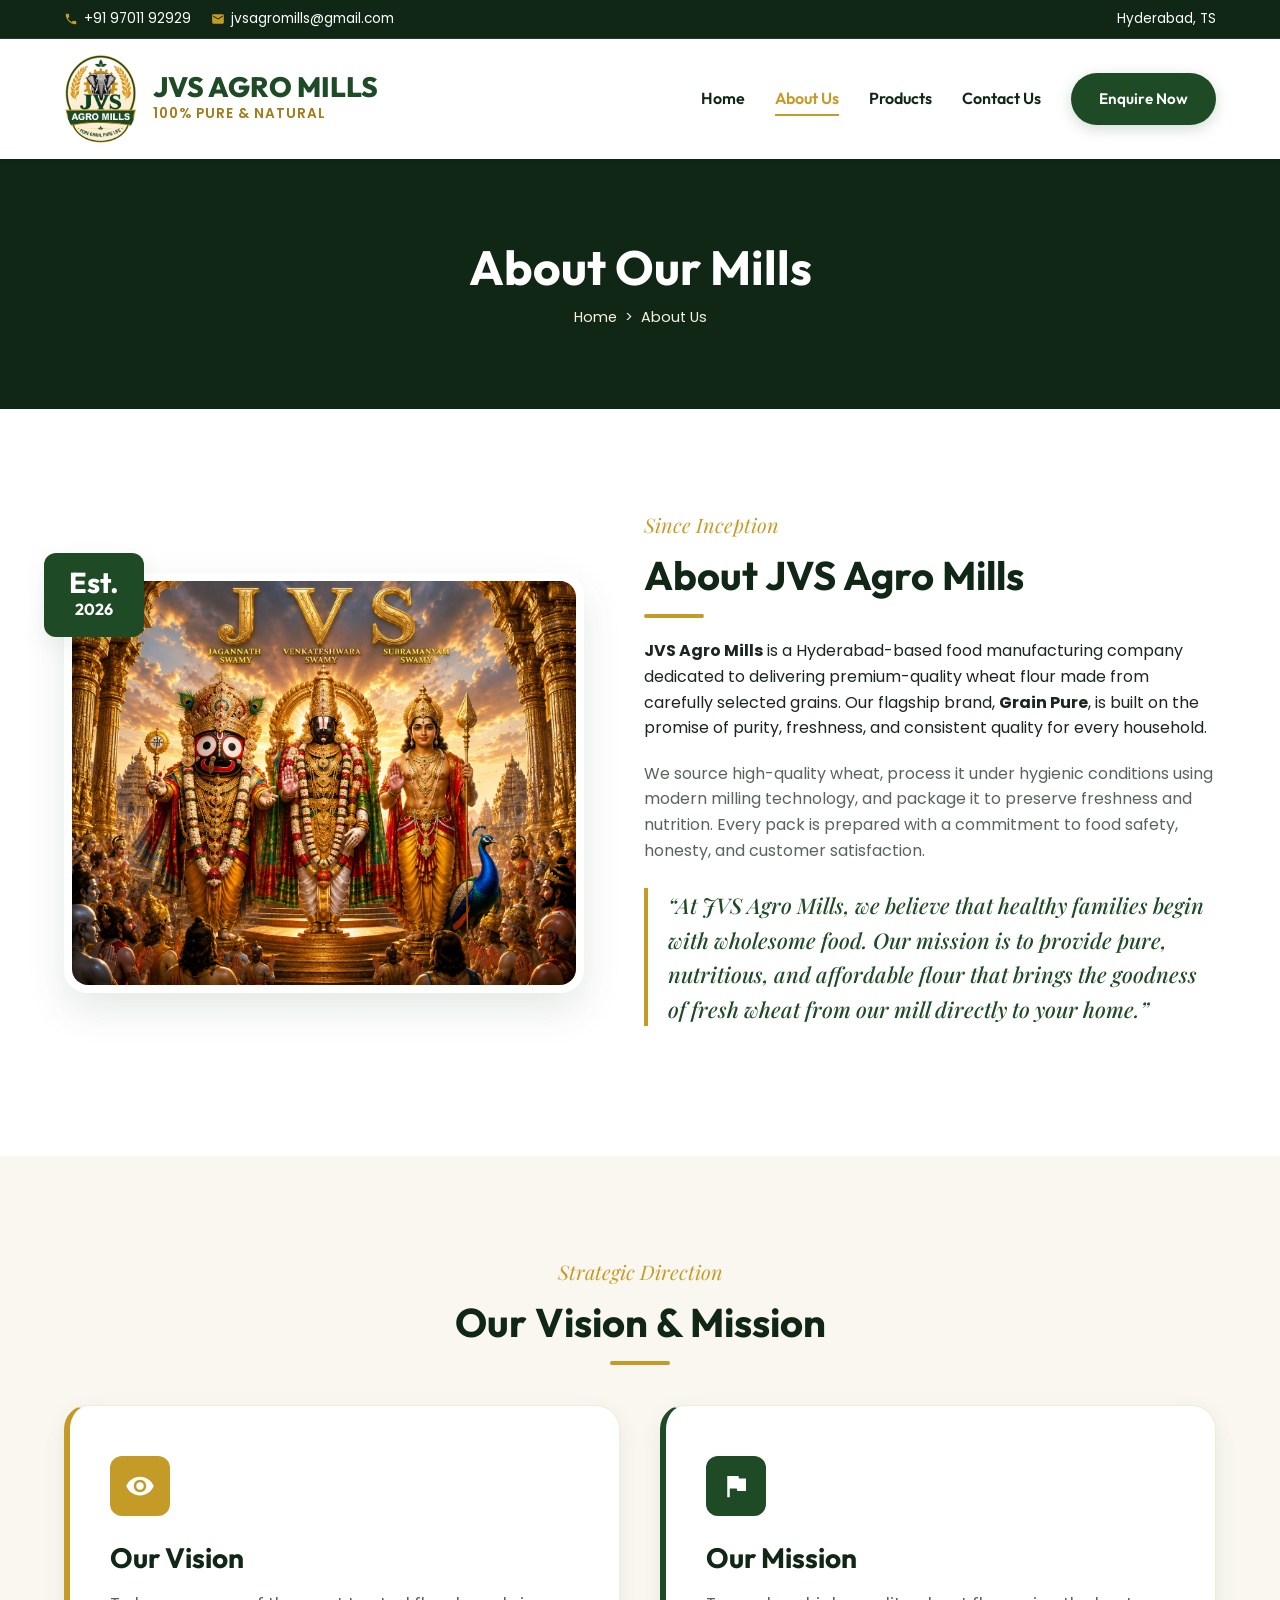
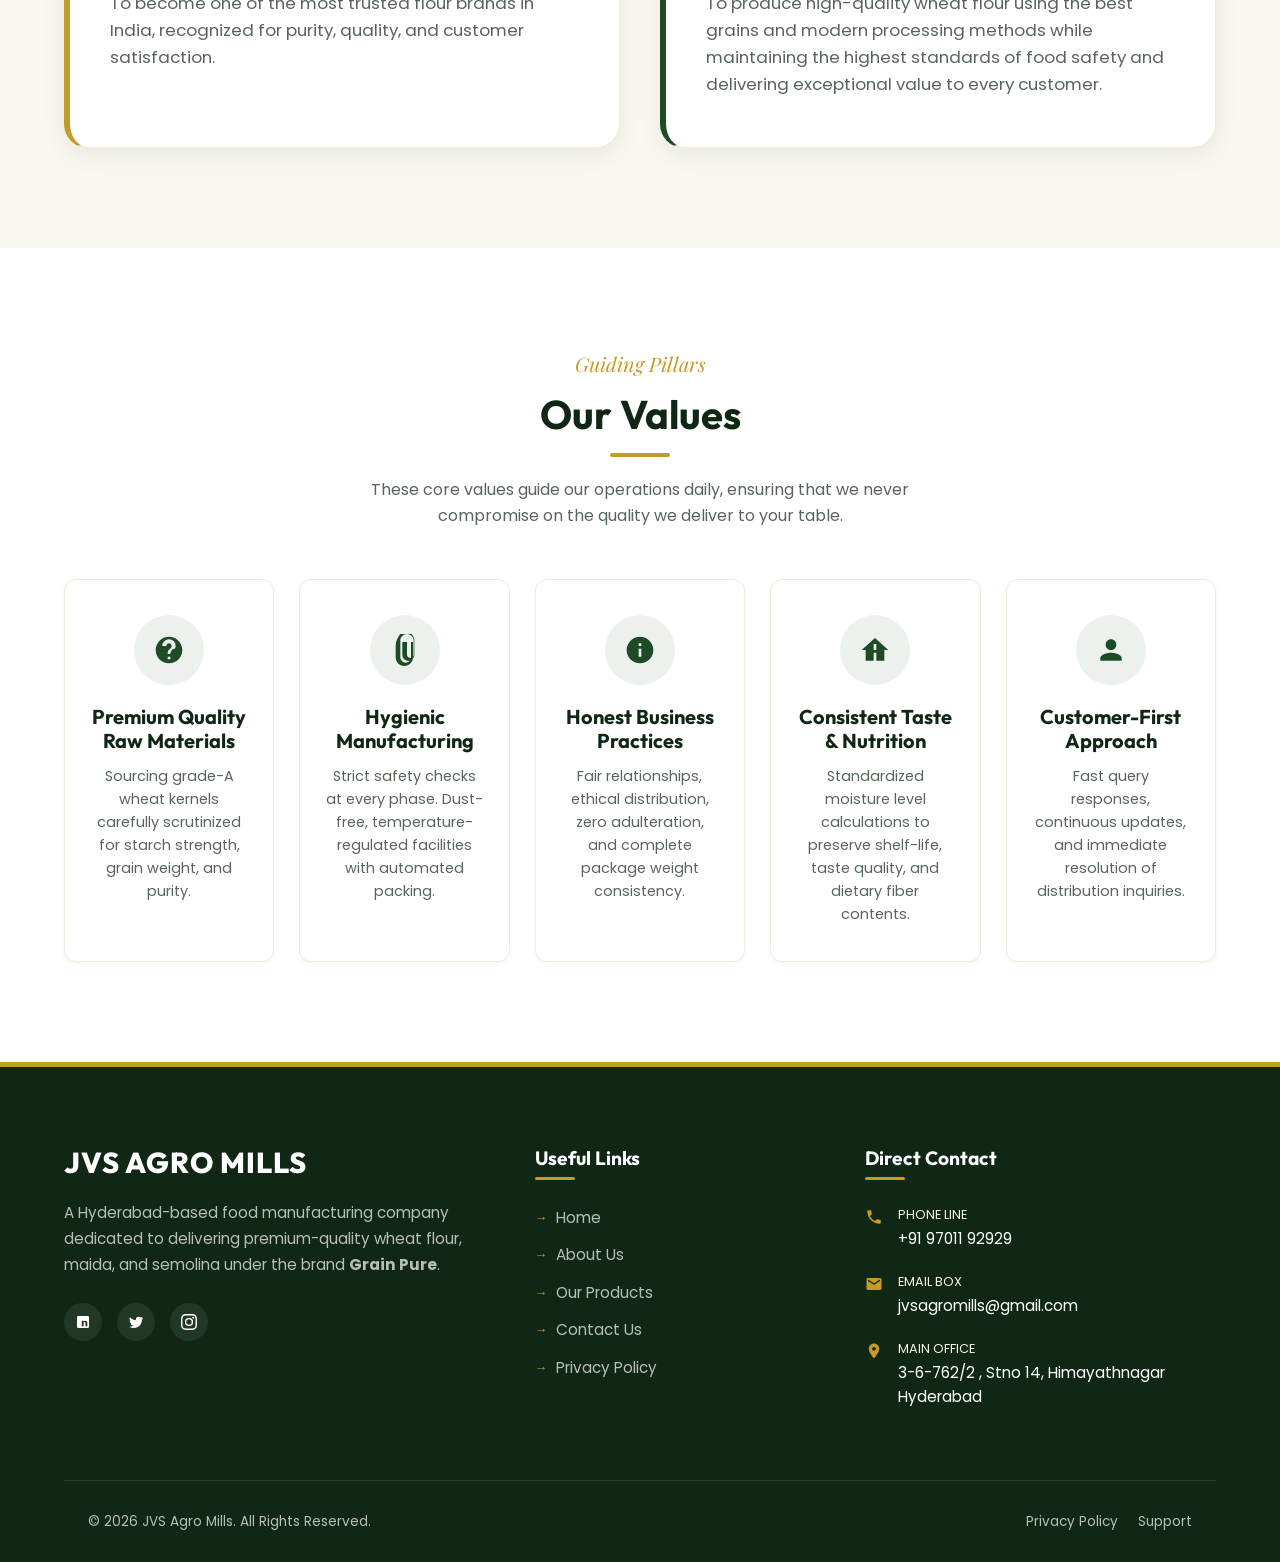
==== commit bd9b12b4: "Update logo size, tagline to 100% PURE & NATURAL, and product details" ====
--- a/about.html
+++ b/about.html
@@ -48,7 +48,7 @@
                     <img src="images/JVS-LOGO.jpg" alt="JVS Agro Mills Logo" class="logo-img">
                     <div class="logo-text">
                         <span class="logo-name">JVS AGRO MILLS</span>
-                        <span class="logo-tagline">Grain Pure | Pure Life</span>
+                        <span class="logo-tagline">100% PURE & NATURAL</span>
                     </div>
                 </a>
 
--- a/css/style.css
+++ b/css/style.css
@@ -289,6 +289,10 @@
     box-shadow: var(--shadow-md);
 }
 
+.main-header.scrolled .logo-img {
+    height: 70px;
+}
+
 .navbar {
     display: flex;
     justify-content: space-between;
@@ -299,14 +303,15 @@
 .logo-container {
     display: flex;
     align-items: center;
-    gap: 12px;
+    gap: 15px;
 }
 
 .logo-img {
-    height: 60px;
+    height: 90px;
     width: auto;
     object-fit: contain;
     border-radius: 50%;
+    transition: var(--transition-smooth);
 }
 
 .logo-text {
@@ -316,14 +321,14 @@
 
 .logo-name {
     font-family: 'Outfit', sans-serif;
-    font-size: 1.5rem;
+    font-size: 1.75rem;
     font-weight: 800;
     color: var(--primary-green);
     line-height: 1.1;
 }
 
 .logo-tagline {
-    font-size: 0.75rem;
+    font-size: 0.85rem;
     color: var(--primary-gold-dark);
     letter-spacing: 1px;
     text-transform: uppercase;
@@ -1550,7 +1555,22 @@
     color: var(--primary-gold);
 }
 
+@media (max-width: 768px) {
+    .logo-img {
+        height: 70px;
+    }
+    .logo-name {
+        font-size: 1.4rem;
+    }
+}
+
 @media (max-width: 576px) {
+    .logo-img {
+        height: 60px;
+    }
+    .logo-name {
+        font-size: 1.2rem;
+    }
     .footer-bottom .container {
         flex-direction: column;
         text-align: center;
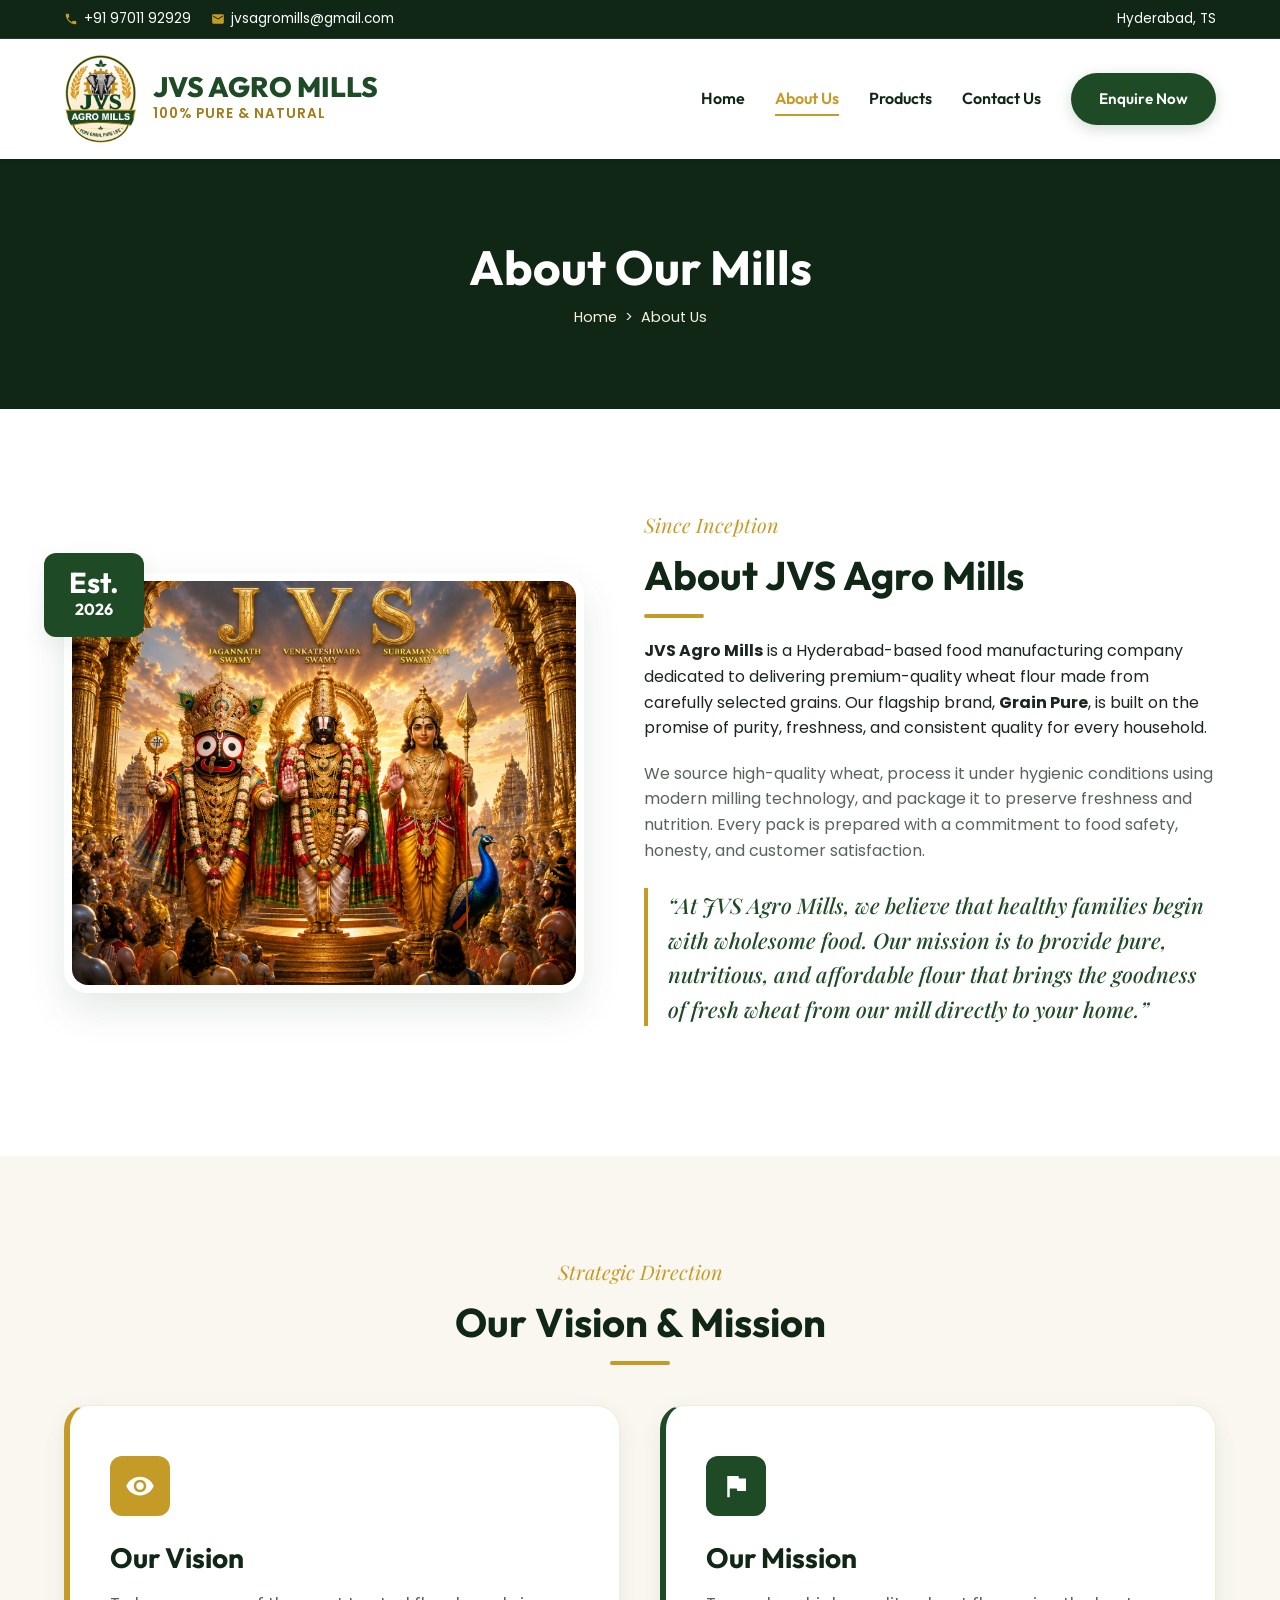
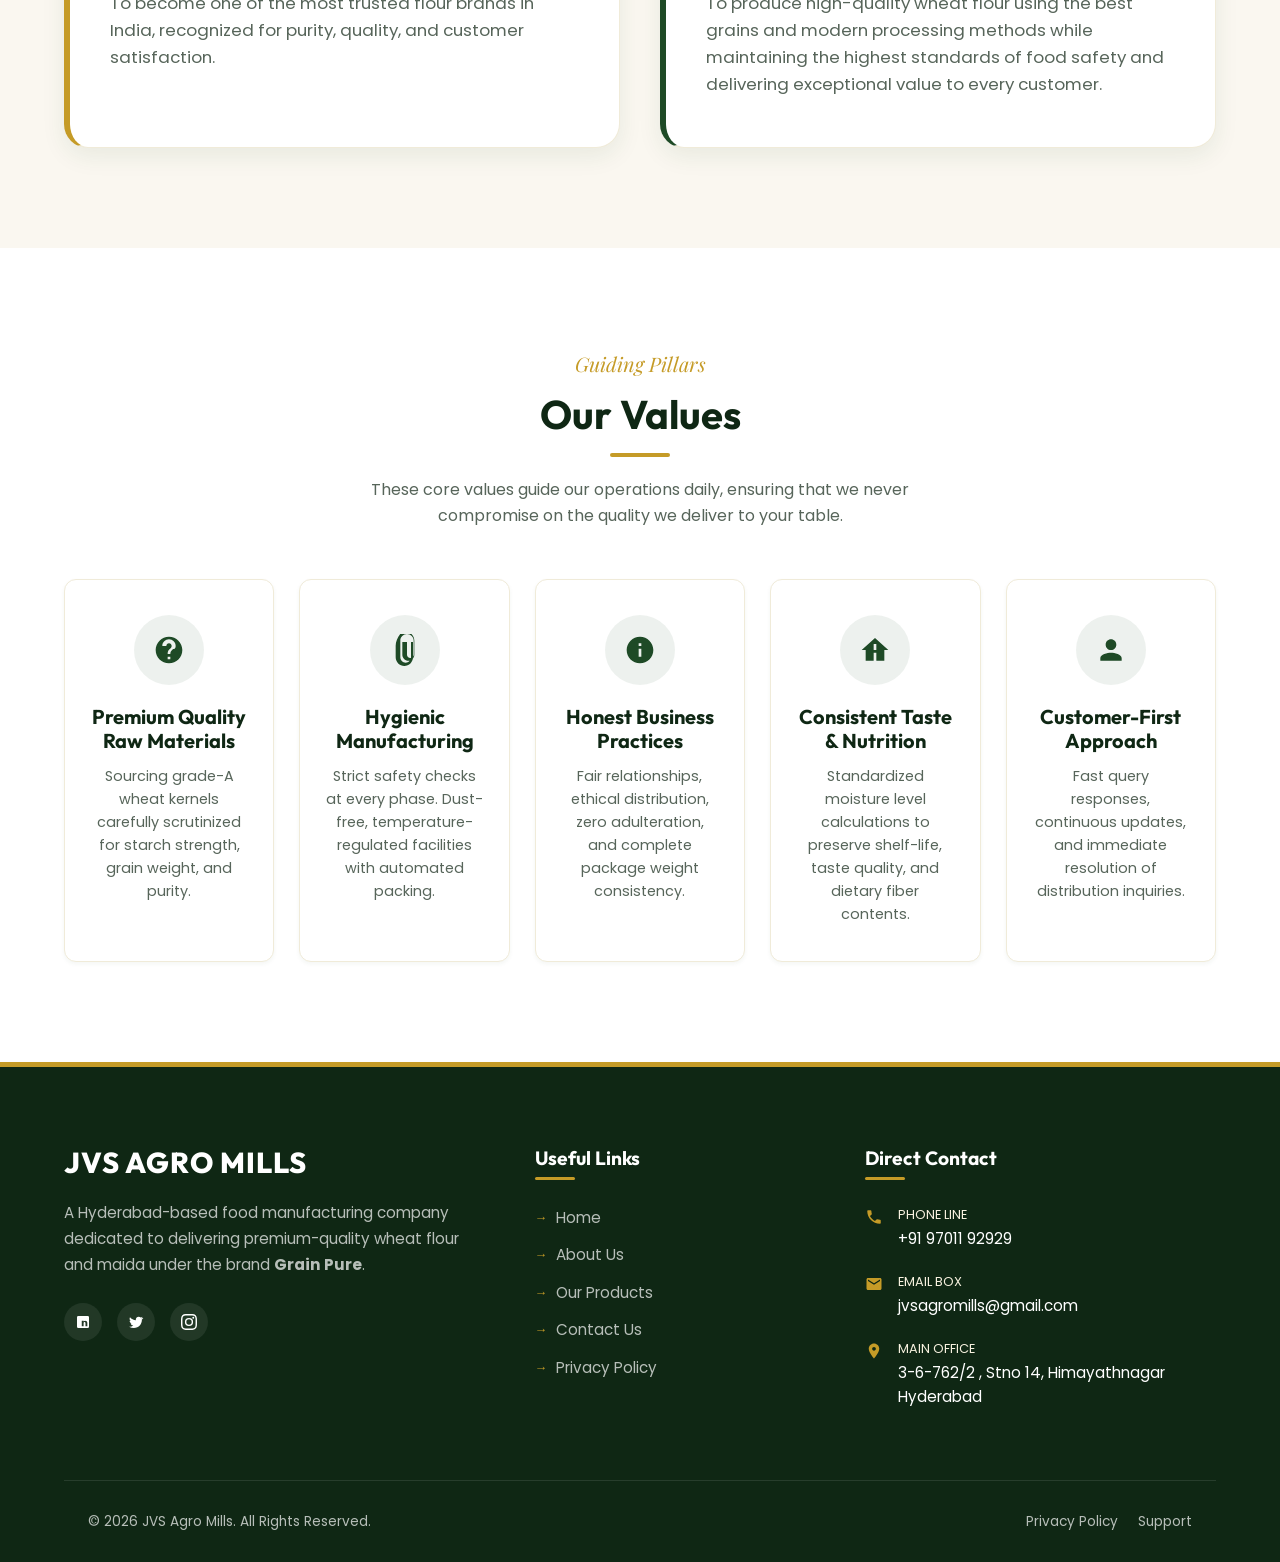
==== commit bfde2e6e: "Remove semolina references from product descriptions and footer" ====
--- a/about.html
+++ b/about.html
@@ -235,7 +235,7 @@
                         <span class="logo-name">JVS AGRO MILLS</span>
                     </div>
                     <p class="footer-about-desc">A Hyderabad-based food manufacturing company dedicated to delivering
-                        premium-quality wheat flour, maida, and semolina under the brand <strong>Grain Pure</strong>.
+                        premium-quality wheat flour and maida under the brand <strong>Grain Pure</strong>.
                     </p>
                     <div class="footer-social-links">
                         <a href="#" class="footer-social-btn flex-center" aria-label="Facebook"><svg
